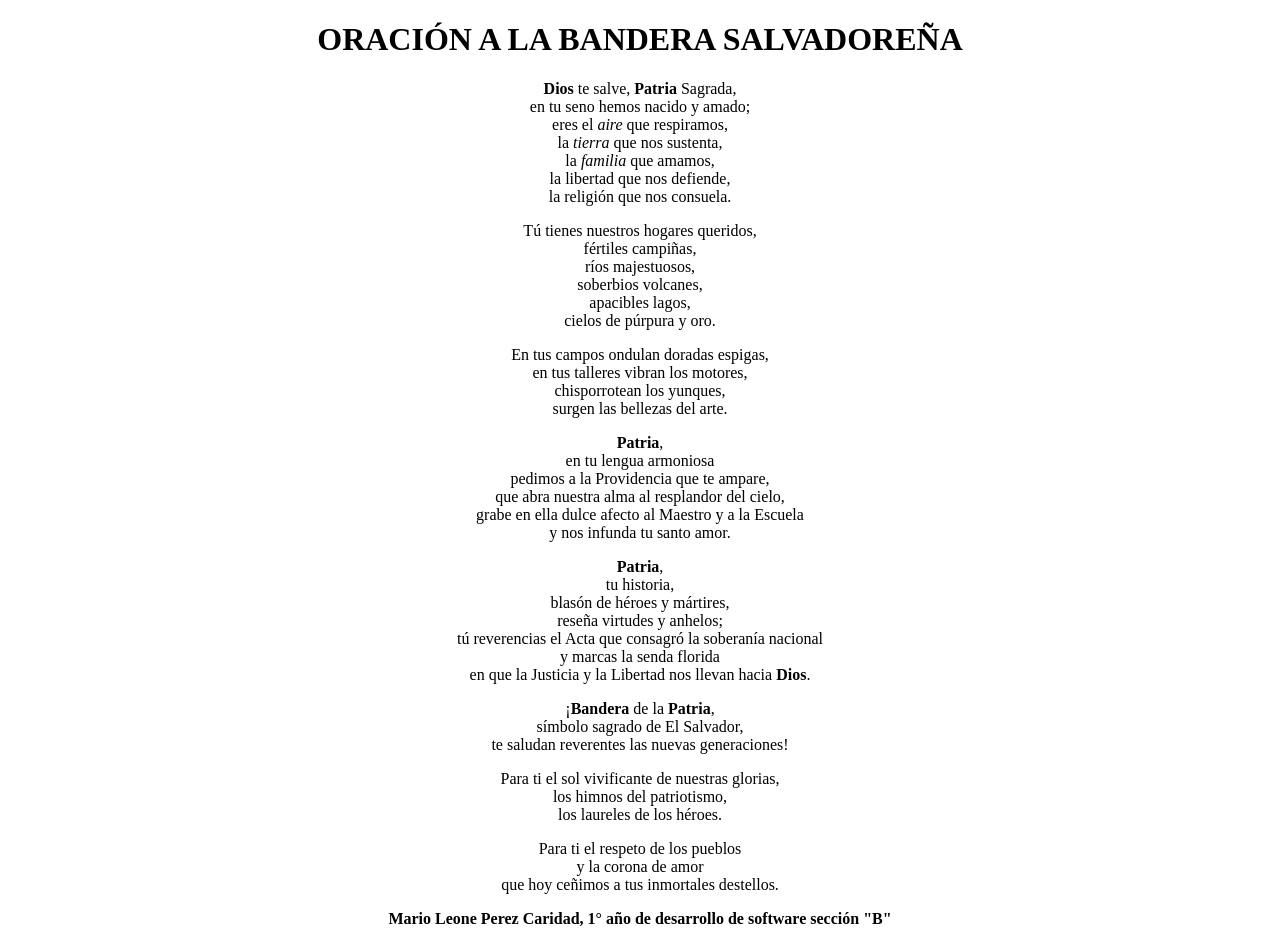
==== index.html @ 21b975d4 "Rename index (2).html to index.html" ====
<!DOCTYPE html>
<html lang="es">
<head>
    <meta charset="UTF-8">
    <meta name="viewport" content="width=device-width, initial-scale=1.0">
    <title>Oración a la Bandera Salvadoreña</title>
    <style>
        /* Regla CSS para centrar el título y los párrafos */
        h1, p {
            text-align: center;
        }
    </style>
</head>
<body>

    <h1>ORACIÓN A LA BANDERA SALVADOREÑA</h1>

    <p>
        <strong>Dios</strong> te salve, <strong>Patria</strong> Sagrada, <br>
        en tu seno hemos nacido y amado; <br>
        eres el <em>aire</em> que respiramos, <br>
        la <em>tierra</em> que nos sustenta, <br>
        la <em>familia</em> que amamos, <br>
        la libertad que nos defiende, <br>
        la religión que nos consuela.
    </p>

    <p>
        Tú tienes nuestros hogares queridos, <br>
        fértiles campiñas, <br>
        ríos majestuosos, <br>
        soberbios volcanes, <br>
        apacibles lagos, <br>
        cielos de púrpura y oro.
    </p>

    <p>
        En tus campos ondulan doradas espigas, <br>
        en tus talleres vibran los motores, <br>
        chisporrotean los yunques, <br>
        surgen las bellezas del arte.
    </p>

    <p>
        <strong>Patria</strong>, <br>
        en tu lengua armoniosa <br>
        pedimos a la Providencia que te ampare, <br>
        que abra nuestra alma al resplandor del cielo, <br>
        grabe en ella dulce afecto al Maestro y a la Escuela <br>
        y nos infunda tu santo amor.
    </p>

    <p>
        <strong>Patria</strong>, <br>
        tu historia, <br>
        blasón de héroes y mártires, <br>
        reseña virtudes y anhelos; <br>
        tú reverencias el Acta que consagró la soberanía nacional <br>
        y marcas la senda florida <br>
        en que la Justicia y la Libertad nos llevan hacia <strong>Dios</strong>.
    </p>

    <p>
        ¡<strong>Bandera</strong> de la <strong>Patria</strong>, <br>
        símbolo sagrado de El Salvador, <br>
        te saludan reverentes las nuevas generaciones!
    </p>

    <p>
        Para ti el sol vivificante de nuestras glorias, <br>
        los himnos del patriotismo, <br>
        los laureles de los héroes.
    </p>

    <p>
        Para ti el respeto de los pueblos <br>
        y la corona de amor <br>
        que hoy ceñimos a tus inmortales destellos.
    </p>

    <p>
        <strong>Mario Leone Perez Caridad, 1° año de desarrollo de software sección "B"</strong>
    </p>

</body>
</html>
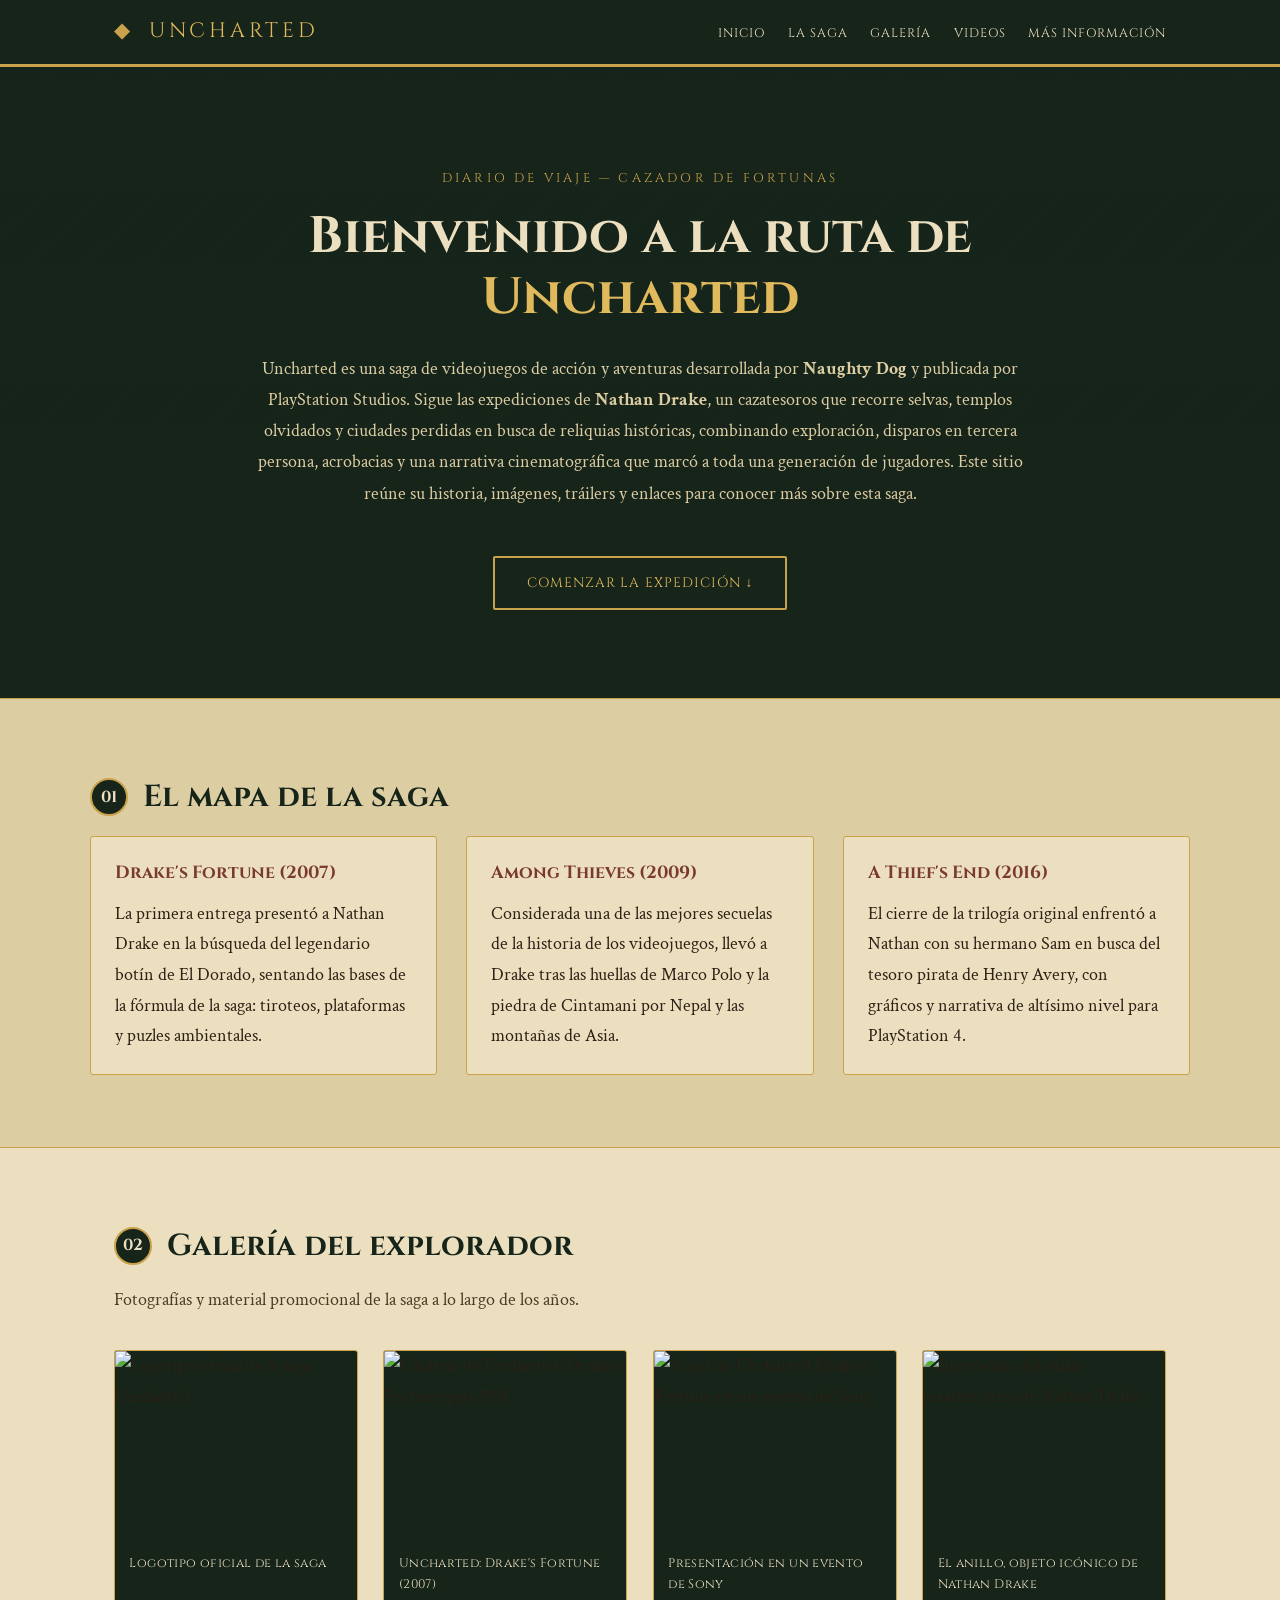
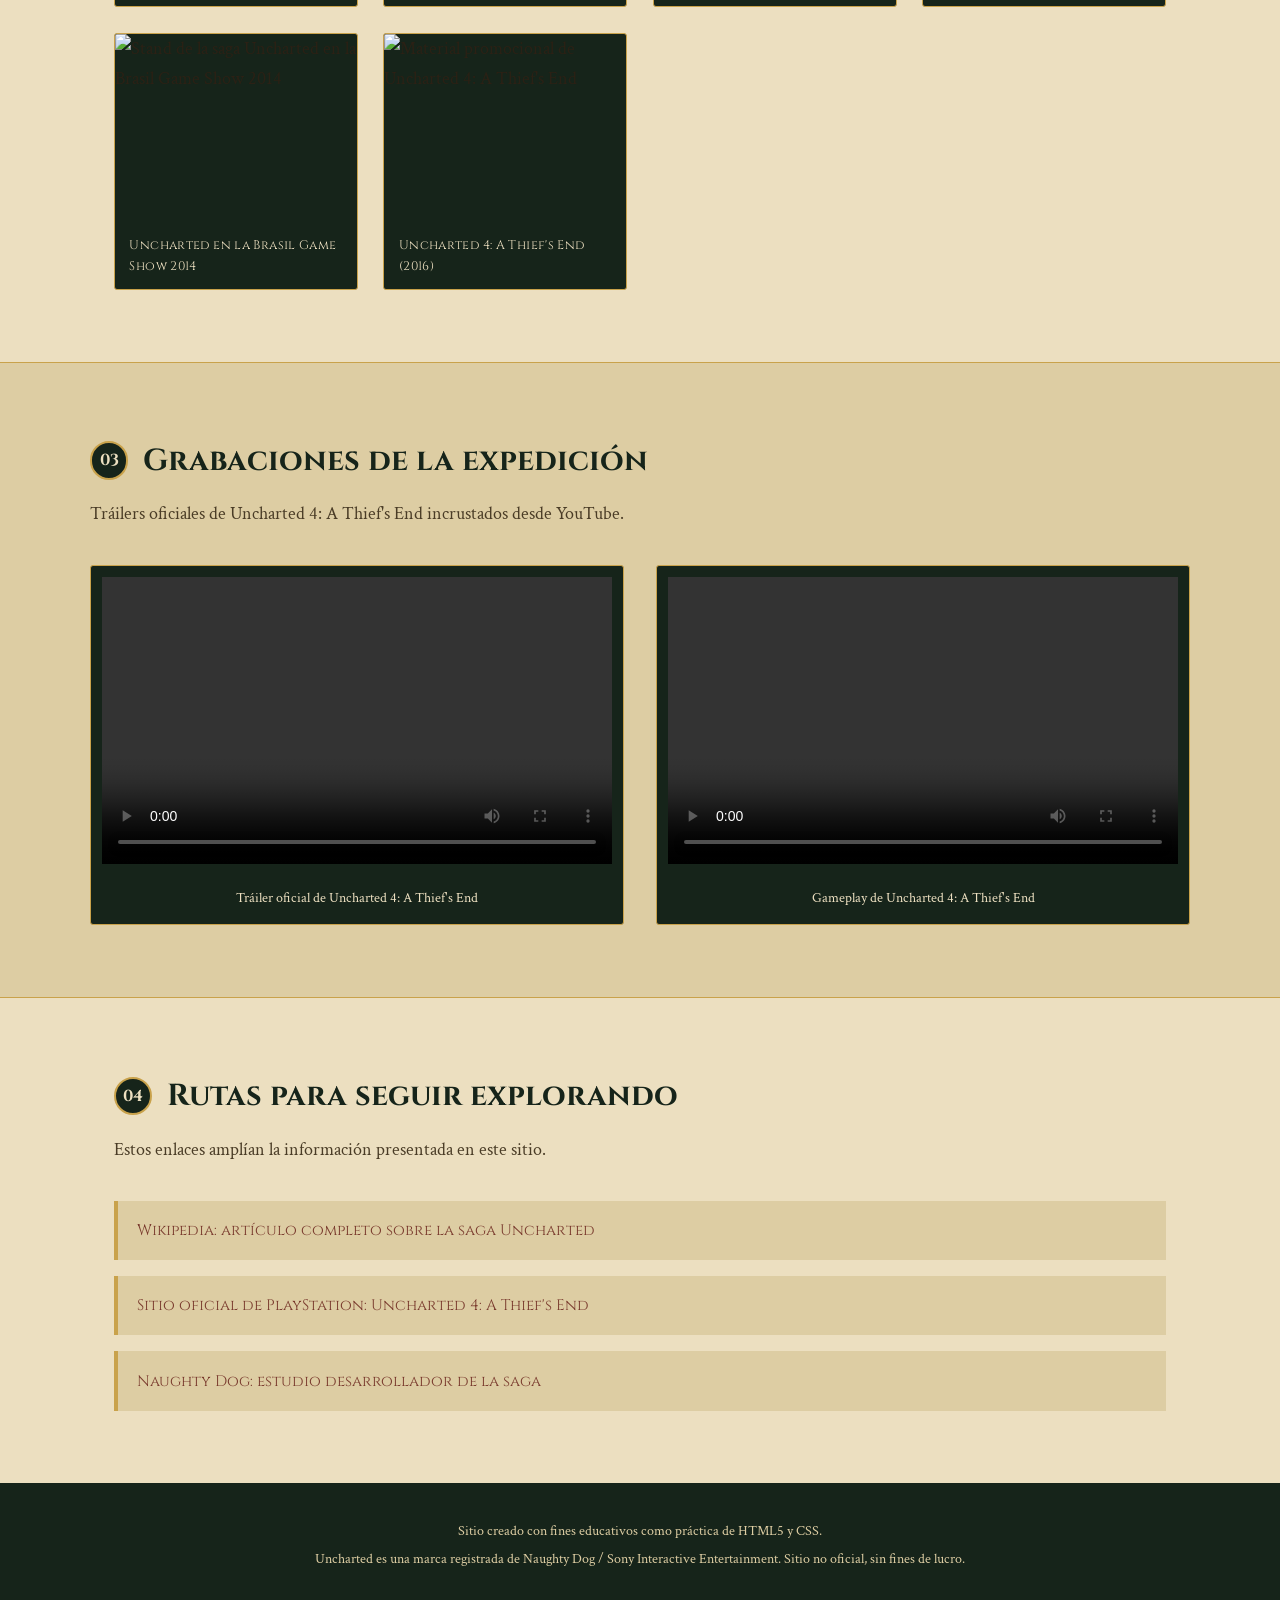
==== commit b16110d0: "Add files via upload" ====
--- a/index.html
+++ b/index.html
@@ -1,86 +1,162 @@
-<!DOCTYPE html>
-<html lang="es">
-<head>
-    <meta charset="UTF-8">
-    <meta name="viewport" content="width=device-width, initial-scale=1.0">
-    <title>Oración a la Bandera Salvadoreña</title>
-    <style>
-        /* Regla CSS para centrar el título y los párrafos */
-        h1, p {
-            text-align: center;
-        }
-    </style>
-</head>
-<body>
-
-    <h1>ORACIÓN A LA BANDERA SALVADOREÑA</h1>
-
-    <p>
-        <strong>Dios</strong> te salve, <strong>Patria</strong> Sagrada, <br>
-        en tu seno hemos nacido y amado; <br>
-        eres el <em>aire</em> que respiramos, <br>
-        la <em>tierra</em> que nos sustenta, <br>
-        la <em>familia</em> que amamos, <br>
-        la libertad que nos defiende, <br>
-        la religión que nos consuela.
-    </p>
-
-    <p>
-        Tú tienes nuestros hogares queridos, <br>
-        fértiles campiñas, <br>
-        ríos majestuosos, <br>
-        soberbios volcanes, <br>
-        apacibles lagos, <br>
-        cielos de púrpura y oro.
-    </p>
-
-    <p>
-        En tus campos ondulan doradas espigas, <br>
-        en tus talleres vibran los motores, <br>
-        chisporrotean los yunques, <br>
-        surgen las bellezas del arte.
-    </p>
-
-    <p>
-        <strong>Patria</strong>, <br>
-        en tu lengua armoniosa <br>
-        pedimos a la Providencia que te ampare, <br>
-        que abra nuestra alma al resplandor del cielo, <br>
-        grabe en ella dulce afecto al Maestro y a la Escuela <br>
-        y nos infunda tu santo amor.
-    </p>
-
-    <p>
-        <strong>Patria</strong>, <br>
-        tu historia, <br>
-        blasón de héroes y mártires, <br>
-        reseña virtudes y anhelos; <br>
-        tú reverencias el Acta que consagró la soberanía nacional <br>
-        y marcas la senda florida <br>
-        en que la Justicia y la Libertad nos llevan hacia <strong>Dios</strong>.
-    </p>
-
-    <p>
-        ¡<strong>Bandera</strong> de la <strong>Patria</strong>, <br>
-        símbolo sagrado de El Salvador, <br>
-        te saludan reverentes las nuevas generaciones!
-    </p>
-
-    <p>
-        Para ti el sol vivificante de nuestras glorias, <br>
-        los himnos del patriotismo, <br>
-        los laureles de los héroes.
-    </p>
-
-    <p>
-        Para ti el respeto de los pueblos <br>
-        y la corona de amor <br>
-        que hoy ceñimos a tus inmortales destellos.
-    </p>
-
-    <p>
-        <strong>Mario Leone Perez Caridad, 1° año de desarrollo de software sección "B"</strong>
-    </p>
-
-</body>
-</html>
+<!DOCTYPE html>
+<html lang="es">
+<head>
+  <meta charset="UTF-8">
+  <meta name="viewport" content="width=device-width, initial-scale=1.0">
+  <title>Uncharted | El legado de Nathan Drake</title>
+  <meta name="description" content="Sitio web dedicado a la saga de videojuegos Uncharted, creado como práctica de HTML5 y CSS.">
+  <link rel="preconnect" href="https://fonts.googleapis.com">
+  <link href="https://fonts.googleapis.com/css2?family=Cinzel:wght@500;700;900&family=Crimson+Text:ital,wght@0,400;0,600;1,400&display=swap" rel="stylesheet">
+  <link rel="stylesheet" href="style.css">
+</head>
+<body>
+
+  <!-- ===================== ENCABEZADO / NAVEGACIÓN ===================== -->
+  <header class="site-header">
+    <div class="header-inner">
+      <p class="brand">
+        <span class="brand-mark" aria-hidden="true">&#9670;</span>
+        UNCHARTED
+      </p>
+      <nav aria-label="Navegación principal">
+        <ul class="nav-list">
+          <li><a href="#inicio">Inicio</a></li>
+          <li><a href="#historia">La saga</a></li>
+          <li><a href="#galeria">Galería</a></li>
+          <li><a href="#videos">Videos</a></li>
+          <li><a href="#recursos">Más información</a></li>
+        </ul>
+      </nav>
+    </div>
+  </header>
+
+  <!-- ===================== SECCIÓN: INICIO / BIENVENIDA ===================== -->
+  <section id="inicio" class="hero">
+    <div class="hero-content">
+      <p class="eyebrow">Diario de viaje &mdash; Cazador de fortunas</p>
+      <h1>Bienvenido a la ruta de <span class="highlight">Uncharted</span></h1>
+      <p class="hero-text">
+        Uncharted es una saga de videojuegos de acción y aventuras desarrollada por
+        <strong>Naughty Dog</strong> y publicada por PlayStation Studios. Sigue las
+        expediciones de <strong>Nathan Drake</strong>, un cazatesoros que recorre
+        selvas, templos olvidados y ciudades perdidas en busca de reliquias
+        históricas, combinando exploración, disparos en tercera persona,
+        acrobacias y una narrativa cinematográfica que marcó a toda una generación
+        de jugadores. Este sitio reúne su historia, imágenes, tráilers y enlaces
+        para conocer más sobre esta saga.
+      </p>
+      <a href="#historia" class="btn">Comenzar la expedición &darr;</a>
+    </div>
+  </section>
+
+  <!-- ===================== SECCIÓN: LA SAGA / DESARROLLO DEL TEMA ===================== -->
+  <section id="historia" class="content-section parchment">
+    <h2><span class="stamp">01</span> El mapa de la saga</h2>
+    <div class="historia-grid">
+      <article>
+        <h3>Drake's Fortune (2007)</h3>
+        <p>La primera entrega presentó a Nathan Drake en la búsqueda del legendario
+        botín de El Dorado, sentando las bases de la fórmula de la saga: tiroteos,
+        plataformas y puzles ambientales.</p>
+      </article>
+      <article>
+        <h3>Among Thieves (2009)</h3>
+        <p>Considerada una de las mejores secuelas de la historia de los videojuegos,
+        llevó a Drake tras las huellas de Marco Polo y la piedra de Cintamani por
+        Nepal y las montañas de Asia.</p>
+      </article>
+      <article>
+        <h3>A Thief's End (2016)</h3>
+        <p>El cierre de la trilogía original enfrentó a Nathan con su hermano Sam en
+        busca del tesoro pirata de Henry Avery, con gráficos y narrativa de
+        altísimo nivel para PlayStation 4.</p>
+      </article>
+    </div>
+  </section>
+
+  <!-- ===================== SECCIÓN: GALERÍA DE IMÁGENES (mín. 5) ===================== -->
+  <section id="galeria" class="content-section">
+    <h2><span class="stamp">02</span> Galería del explorador</h2>
+    <p class="section-intro">Fotografías y material promocional de la saga a lo largo de los años.</p>
+    <div class="gallery">
+      <figure>
+        <img src="https://commons.wikimedia.org/wiki/Special:FilePath/Uncharted_logo.png" alt="Logotipo oficial de la saga Uncharted" loading="lazy">
+        <figcaption>Logotipo oficial de la saga</figcaption>
+      </figure>
+      <figure>
+        <img src="https://commons.wikimedia.org/wiki/Special:FilePath/Uncharted%20Drake's%20Fortune%20for%20PS3%20(1296573048).jpg" alt="Carátula de Uncharted: Drake's Fortune para PS3" loading="lazy">
+        <figcaption>Uncharted: Drake's Fortune (2007)</figcaption>
+      </figure>
+      <figure>
+        <img src="https://commons.wikimedia.org/wiki/Special:FilePath/Uncharted%20Drake's%20Fortune%20in%20Sony's%20booth%20(2279987164).jpg" alt="Stand de Uncharted Drake's Fortune en un evento de Sony" loading="lazy">
+        <figcaption>Presentación en un evento de Sony</figcaption>
+      </figure>
+      <figure>
+        <img src="https://commons.wikimedia.org/wiki/Special:FilePath/Nathan%20Drake%20ring.png" alt="Ilustración del anillo característico de Nathan Drake" loading="lazy">
+        <figcaption>El anillo, objeto icónico de Nathan Drake</figcaption>
+      </figure>
+      <figure>
+        <img src="https://commons.wikimedia.org/wiki/Special:FilePath/Brasil%20Game%20Show%202014%20(15313852349).jpg" alt="Stand de la saga Uncharted en la Brasil Game Show 2014" loading="lazy">
+        <figcaption>Uncharted en la Brasil Game Show 2014</figcaption>
+      </figure>
+      <figure>
+        <img src="https://commons.wikimedia.org/wiki/Special:FilePath/Uncharted%204%20(20138734128).jpg" alt="Material promocional de Uncharted 4: A Thief's End" loading="lazy">
+        <figcaption>Uncharted 4: A Thief's End (2016)</figcaption>
+      </figure>
+    </div>
+  </section>
+
+  <!-- ===================== SECCIÓN: VIDEOS (mín. 2) ===================== -->
+  <section id="videos" class="content-section parchment">
+    <h2><span class="stamp">03</span> Grabaciones de la expedición</h2>
+    <p class="section-intro">Tráilers oficiales de Uncharted 4: A Thief's End incrustados desde YouTube.</p>
+    <div class="video-grid">
+      <div class="video-wrapper">
+        <video controls preload="metadata"
+          <source src="videos/videostrailer-oficial.mp4" type="video/mp4">
+          Tu navegador no soporta la reproducción de video HTML5.
+        </video>
+        <p class="video-caption">Tráiler oficial de Uncharted 4: A Thief's End</p>
+      </div>
+      <div class="video-wrapper">
+        <video controls preload="metadata" 
+          <source src="videos/gameplay.mp4" type="video/mp4">
+          Tu navegador no soporta la reproducción de video HTML5.
+        </video>
+        <p class="video-caption">Gameplay de Uncharted 4: A Thief's End</p>
+      </div>
+    </div>
+  </section>
+
+  <!-- ===================== SECCIÓN: ENLACES EXTERNOS (mín. 3) ===================== -->
+  <section id="recursos" class="content-section">
+    <h2><span class="stamp">04</span> Rutas para seguir explorando</h2>
+    <p class="section-intro">Estos enlaces amplían la información presentada en este sitio.</p>
+    <ul class="link-list">
+      <li>
+        <a href="https://es.wikipedia.org/wiki/Uncharted" target="_blank" rel="noopener noreferrer">
+          Wikipedia: artículo completo sobre la saga Uncharted
+        </a>
+      </li>
+      <li>
+        <a href="https://www.playstation.com/es-mx/games/uncharted-4-a-thiefs-end/" target="_blank" rel="noopener noreferrer">
+          Sitio oficial de PlayStation: Uncharted 4: A Thief's End
+        </a>
+      </li>
+      <li>
+        <a href="https://www.naughtydog.com/games/uncharted4" target="_blank" rel="noopener noreferrer">
+          Naughty Dog: estudio desarrollador de la saga
+        </a>
+      </li>
+    </ul>
+  </section>
+
+
+  <!-- ===================== PIE DE PÁGINA ===================== -->
+  <footer class="site-footer">
+    <p>Sitio creado con fines educativos como práctica de HTML5 y CSS.</p>
+    <p>Uncharted es una marca registrada de Naughty Dog / Sony Interactive Entertainment. Sitio no oficial, sin fines de lucro.</p>
+  </footer>
+
+</body>
+</html>
--- a/style.css
+++ b/style.css
@@ -0,0 +1,406 @@
+/* =========================================================
+   UNCHARTED — Hoja de estilos
+   Paleta: selva profunda, pergamino envejecido y oro viejo,
+   inspirada en mapas de tesoros y diarios de expedición.
+   ========================================================= */
+
+:root {
+  --jungle-dark: #16241a;
+  --jungle: #223a28;
+  --parchment: #ecdfc0;
+  --parchment-dark: #ddcda3;
+  --ink: #2b2115;
+  --gold: #c9a24b;
+  --gold-bright: #e0b95c;
+  --rust: #7a3b2e;
+
+  --font-display: 'Cinzel', serif;
+  --font-body: 'Crimson Text', serif;
+}
+
+* {
+  box-sizing: border-box;
+}
+
+html {
+  scroll-behavior: smooth;
+}
+
+body {
+  margin: 0;
+  font-family: var(--font-body);
+  background-color: var(--parchment);
+  color: var(--ink);
+  font-size: 1.125rem;
+  line-height: 1.7;
+}
+
+h1, h2, h3 {
+  font-family: var(--font-display);
+  color: var(--jungle-dark);
+  margin-top: 0;
+}
+
+a {
+  color: var(--rust);
+}
+
+img {
+  max-width: 100%;
+  display: block;
+}
+
+/* ---------------------- ENCABEZADO ---------------------- */
+.site-header {
+  background: var(--jungle-dark);
+  border-bottom: 3px solid var(--gold);
+  position: sticky;
+  top: 0;
+  z-index: 10;
+}
+
+.header-inner {
+  max-width: 1100px;
+  margin: 0 auto;
+  padding: 0.9rem 1.5rem;
+  display: flex;
+  flex-wrap: wrap;
+  align-items: center;
+  justify-content: space-between;
+  gap: 0.75rem;
+}
+
+.brand {
+  font-family: var(--font-display);
+  color: var(--gold-bright);
+  letter-spacing: 0.18em;
+  font-size: 1.3rem;
+  margin: 0;
+}
+
+.brand-mark {
+  color: var(--gold);
+  margin-right: 0.4rem;
+}
+
+.nav-list {
+  list-style: none;
+  display: flex;
+  flex-wrap: wrap;
+  gap: 1.4rem;
+  margin: 0;
+  padding: 0;
+}
+
+.nav-list a {
+  color: var(--parchment);
+  text-decoration: none;
+  font-family: var(--font-display);
+  font-size: 0.78rem;
+  letter-spacing: 0.08em;
+  text-transform: uppercase;
+  border-bottom: 2px solid transparent;
+  padding-bottom: 3px;
+  transition: border-color 0.2s, color 0.2s;
+}
+
+.nav-list a:hover,
+.nav-list a:focus-visible {
+  color: var(--gold-bright);
+  border-bottom-color: var(--gold);
+}
+
+/* ---------------------- HERO / INICIO ---------------------- */
+.hero {
+  background:
+    linear-gradient(180deg, rgba(22, 36, 26, 0.88), rgba(22, 36, 26, 0.93)),
+    repeating-linear-gradient(135deg, #1c2e21 0px, #1c2e21 2px, #16241a 2px, #16241a 40px);
+  color: var(--parchment);
+  padding: 5.5rem 1.5rem;
+  text-align: center;
+}
+
+.hero-content {
+  max-width: 780px;
+  margin: 0 auto;
+}
+
+.eyebrow {
+  font-family: var(--font-display);
+  color: var(--gold);
+  letter-spacing: 0.25em;
+  text-transform: uppercase;
+  font-size: 0.8rem;
+  margin-bottom: 1rem;
+}
+
+.hero h1 {
+  color: var(--parchment);
+  font-size: clamp(2.1rem, 5vw, 3.2rem);
+  line-height: 1.2;
+  margin-bottom: 1.5rem;
+}
+
+.highlight {
+  color: var(--gold-bright);
+}
+
+.hero-text {
+  font-size: 1.15rem;
+  color: var(--parchment-dark);
+}
+
+.btn {
+  display: inline-block;
+  margin-top: 1.8rem;
+  padding: 0.85rem 2rem;
+  border: 2px solid var(--gold);
+  color: var(--gold-bright);
+  text-decoration: none;
+  font-family: var(--font-display);
+  letter-spacing: 0.08em;
+  font-size: 0.85rem;
+  text-transform: uppercase;
+  border-radius: 2px;
+  transition: background-color 0.2s, color 0.2s;
+}
+
+.btn:hover,
+.btn:focus-visible {
+  background-color: var(--gold);
+  color: var(--jungle-dark);
+}
+
+/* ---------------------- SECCIONES GENERALES ---------------------- */
+.content-section {
+  max-width: 1100px;
+  margin: 0 auto;
+  padding: 4.5rem 1.5rem;
+}
+
+.content-section.parchment {
+  background-color: var(--parchment-dark);
+  max-width: 100%;
+  border-top: 1px solid var(--gold);
+  border-bottom: 1px solid var(--gold);
+}
+
+.content-section.parchment > * {
+  max-width: 1100px;
+  margin-left: auto;
+  margin-right: auto;
+}
+
+.content-section h2 {
+  font-size: 1.9rem;
+  display: flex;
+  align-items: center;
+  gap: 0.9rem;
+  margin-bottom: 0.8rem;
+}
+
+.stamp {
+  font-family: var(--font-display);
+  font-size: 1rem;
+  color: var(--parchment);
+  background: var(--jungle-dark);
+  border: 2px solid var(--gold);
+  border-radius: 50%;
+  width: 2.4rem;
+  height: 2.4rem;
+  display: inline-flex;
+  align-items: center;
+  justify-content: center;
+  flex-shrink: 0;
+}
+
+.section-intro {
+  margin-top: 0;
+  margin-bottom: 2.2rem;
+  color: #4a3c26;
+}
+
+/* ---------------------- LA SAGA ---------------------- */
+.historia-grid {
+  display: grid;
+  grid-template-columns: repeat(auto-fit, minmax(240px, 1fr));
+  gap: 1.8rem;
+}
+
+.historia-grid article {
+  background: var(--parchment);
+  border: 1px solid var(--gold);
+  padding: 1.4rem 1.5rem;
+  border-radius: 3px;
+}
+
+.historia-grid h3 {
+  font-size: 1.1rem;
+  margin-bottom: 0.6rem;
+  color: var(--rust);
+}
+
+.historia-grid p {
+  margin: 0;
+}
+
+/* ---------------------- GALERÍA ---------------------- */
+.gallery {
+  display: grid;
+  grid-template-columns: repeat(auto-fit, minmax(230px, 1fr));
+  gap: 1.6rem;
+}
+
+.gallery figure {
+  margin: 0;
+  background: var(--jungle-dark);
+  border: 1px solid var(--gold);
+  overflow: hidden;
+  border-radius: 3px;
+}
+
+.gallery img {
+  width: 100%;
+  height: 190px;
+  object-fit: cover;
+}
+
+.gallery figcaption {
+  color: var(--parchment);
+  font-family: var(--font-display);
+  font-size: 0.78rem;
+  letter-spacing: 0.03em;
+  padding: 0.7rem 0.9rem;
+}
+
+/* ---------------------- VIDEOS ---------------------- */
+.video-grid {
+  display: grid;
+  grid-template-columns: repeat(auto-fit, minmax(300px, 1fr));
+  gap: 2rem;
+}
+
+.video-wrapper {
+  background: var(--jungle-dark);
+  border: 1px solid var(--gold);
+  padding: 0.7rem;
+  border-radius: 3px;
+}
+
+.video-wrapper video {
+  width: 100%;
+  aspect-ratio: 16 / 9;
+  border: 0;
+  background: #000;
+}
+
+.video-caption {
+  color: var(--parchment);
+  font-size: 0.9rem;
+  text-align: center;
+  margin: 0.7rem 0 0.2rem;
+}
+
+/* ---------------------- ENLACES ---------------------- */
+.link-list {
+  list-style: none;
+  padding: 0;
+  margin: 0;
+  display: grid;
+  gap: 1rem;
+}
+
+.link-list li {
+  border-left: 4px solid var(--gold);
+  padding: 0.9rem 1.2rem;
+  background: var(--parchment-dark);
+}
+
+.link-list a {
+  font-family: var(--font-display);
+  text-decoration: none;
+  font-size: 0.95rem;
+}
+
+.link-list a:hover,
+.link-list a:focus-visible {
+  text-decoration: underline;
+}
+
+/* ---------------------- DESARROLLADOR ---------------------- */
+.developer-card {
+  display: flex;
+  flex-wrap: wrap;
+  gap: 2.2rem;
+  align-items: center;
+  background: var(--parchment);
+  border: 1px solid var(--gold);
+  padding: 2rem;
+  border-radius: 3px;
+}
+
+.developer-photo {
+  width: 160px;
+  height: 160px;
+  object-fit: cover;
+  border-radius: 50%;
+  border: 3px solid var(--gold);
+  flex-shrink: 0;
+}
+
+.developer-text {
+  flex: 1;
+  min-width: 240px;
+}
+
+.developer-text h3 {
+  margin-bottom: 0.6rem;
+}
+
+.developer-note {
+  font-style: italic;
+  color: var(--rust);
+  font-size: 0.95rem;
+}
+
+/* ---------------------- PIE DE PÁGINA ---------------------- */
+.site-footer {
+  background: var(--jungle-dark);
+  color: var(--parchment-dark);
+  text-align: center;
+  padding: 2rem 1.5rem;
+  font-size: 0.85rem;
+}
+
+.site-footer p {
+  margin: 0.3rem 0;
+}
+
+/* ---------------------- ACCESIBILIDAD ---------------------- */
+a:focus-visible,
+.btn:focus-visible {
+  outline: 3px solid var(--gold-bright);
+  outline-offset: 2px;
+}
+
+@media (prefers-reduced-motion: reduce) {
+  html {
+    scroll-behavior: auto;
+  }
+}
+
+/* ---------------------- RESPONSIVE ---------------------- */
+@media (max-width: 640px) {
+  .header-inner {
+    flex-direction: column;
+    align-items: flex-start;
+  }
+
+  .hero {
+    padding: 3.5rem 1.2rem;
+  }
+
+  .content-section {
+    padding: 3rem 1.2rem;
+  }
+}
